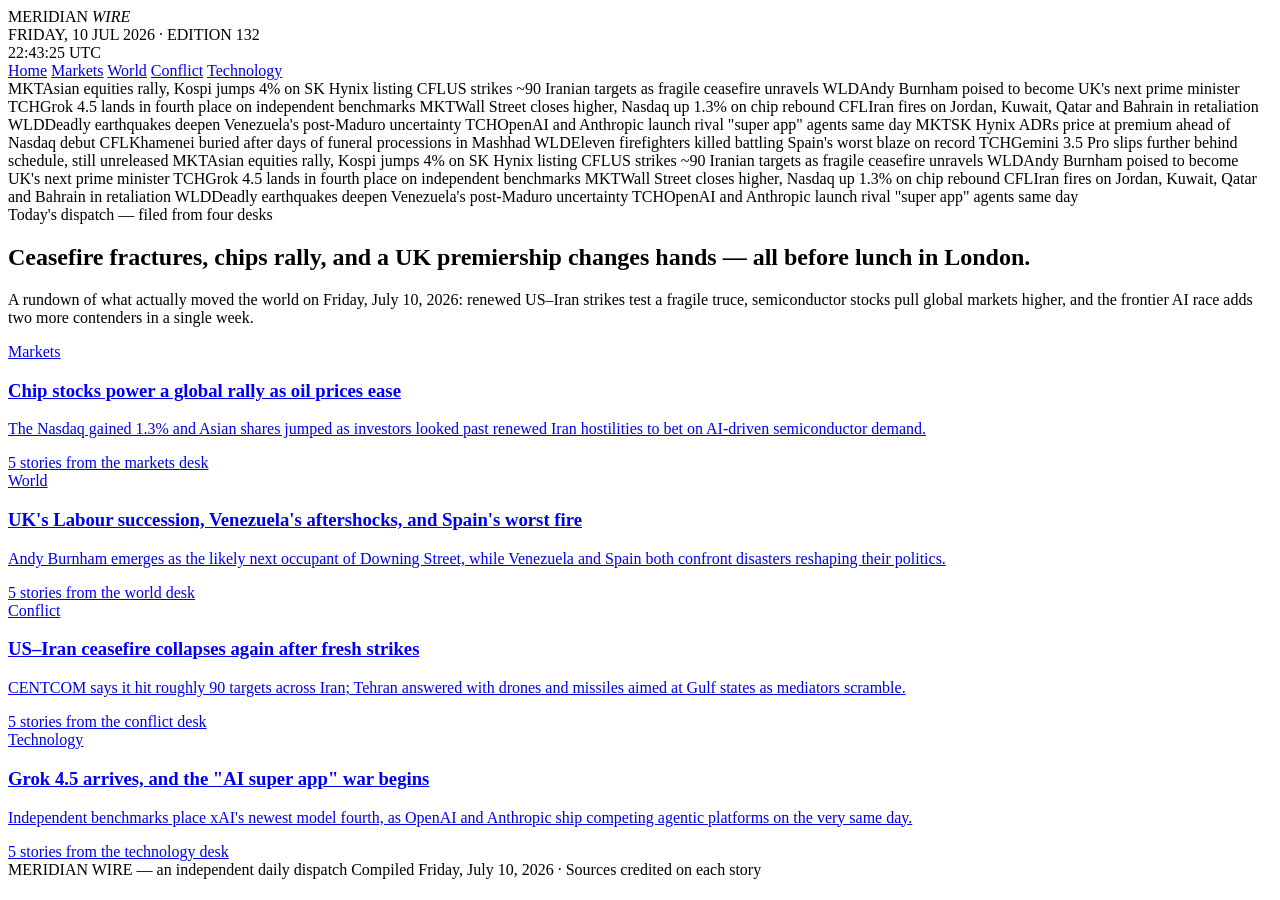
==== index.html @ 38e0ba9a "Rename Index.html to index.html" ====
<!DOCTYPE html>
<html lang="en">
<head>
<meta charset="UTF-8">
<meta name="viewport" content="width=device-width, initial-scale=1.0">
<title>Meridian Wire — Friday Dispatch</title>
<link rel="stylesheet" href="styles.css">
</head>
<body>

<header class="masthead">
  <div class="wrap masthead-row">
    <div class="brand">MERIDIAN <em>WIRE</em></div>
    <div class="masthead-meta">
      FRIDAY, 10 JUL 2026 · EDITION 132<br>
      <span class="clock" data-clock>--:--:-- UTC</span>
    </div>
  </div>
  <nav class="primary-nav wrap" style="padding-left:0; padding-right:0;">
    <a href="index.html" class="active">Home</a>
    <a href="markets.html">Markets</a>
    <a href="world.html">World</a>
    <a href="conflict.html">Conflict</a>
    <a href="technology.html">Technology</a>
  </nav>
</header>

<div class="ticker">
  <div class="ticker-track">
    <span class="ticker-item"><span class="tag">MKT</span>Asian equities rally, Kospi jumps 4% on SK Hynix listing</span>
    <span class="ticker-item"><span class="tag">CFL</span>US strikes ~90 Iranian targets as fragile ceasefire unravels</span>
    <span class="ticker-item"><span class="tag">WLD</span>Andy Burnham poised to become UK's next prime minister</span>
    <span class="ticker-item"><span class="tag">TCH</span>Grok 4.5 lands in fourth place on independent benchmarks</span>
    <span class="ticker-item"><span class="tag">MKT</span>Wall Street closes higher, Nasdaq up 1.3% on chip rebound</span>
    <span class="ticker-item"><span class="tag">CFL</span>Iran fires on Jordan, Kuwait, Qatar and Bahrain in retaliation</span>
    <span class="ticker-item"><span class="tag">WLD</span>Deadly earthquakes deepen Venezuela's post-Maduro uncertainty</span>
    <span class="ticker-item"><span class="tag">TCH</span>OpenAI and Anthropic launch rival "super app" agents same day</span>
    <span class="ticker-item"><span class="tag">MKT</span>SK Hynix ADRs price at premium ahead of Nasdaq debut</span>
    <span class="ticker-item"><span class="tag">CFL</span>Khamenei buried after days of funeral processions in Mashhad</span>
    <span class="ticker-item"><span class="tag">WLD</span>Eleven firefighters killed battling Spain's worst blaze on record</span>
    <span class="ticker-item"><span class="tag">TCH</span>Gemini 3.5 Pro slips further behind schedule, still unreleased</span>
    <!-- duplicate set for seamless loop -->
    <span class="ticker-item"><span class="tag">MKT</span>Asian equities rally, Kospi jumps 4% on SK Hynix listing</span>
    <span class="ticker-item"><span class="tag">CFL</span>US strikes ~90 Iranian targets as fragile ceasefire unravels</span>
    <span class="ticker-item"><span class="tag">WLD</span>Andy Burnham poised to become UK's next prime minister</span>
    <span class="ticker-item"><span class="tag">TCH</span>Grok 4.5 lands in fourth place on independent benchmarks</span>
    <span class="ticker-item"><span class="tag">MKT</span>Wall Street closes higher, Nasdaq up 1.3% on chip rebound</span>
    <span class="ticker-item"><span class="tag">CFL</span>Iran fires on Jordan, Kuwait, Qatar and Bahrain in retaliation</span>
    <span class="ticker-item"><span class="tag">WLD</span>Deadly earthquakes deepen Venezuela's post-Maduro uncertainty</span>
    <span class="ticker-item"><span class="tag">TCH</span>OpenAI and Anthropic launch rival "super app" agents same day</span>
  </div>
</div>

<main class="wrap">

  <section class="hero">
    <div class="hero-kicker">Today's dispatch — filed from four desks</div>
    <h1>Ceasefire fractures, chips rally, and a UK premiership changes hands — all before lunch in London.</h1>
    <p>A rundown of what actually moved the world on Friday, July 10, 2026: renewed US–Iran strikes test a fragile truce, semiconductor stocks pull global markets higher, and the frontier AI race adds two more contenders in a single week.</p>
  </section>

  <section class="section-grid">

    <a class="section-card" href="markets.html">
      <div class="cat-label c-markets"><span class="dot"></span>Markets</div>
      <h3>Chip stocks power a global rally as oil prices ease</h3>
      <p>The Nasdaq gained 1.3% and Asian shares jumped as investors looked past renewed Iran hostilities to bet on AI-driven semiconductor demand.</p>
      <span class="more-link c-markets">5 stories from the markets desk</span>
    </a>

    <a class="section-card" href="world.html">
      <div class="cat-label c-world"><span class="dot"></span>World</div>
      <h3>UK's Labour succession, Venezuela's aftershocks, and Spain's worst fire</h3>
      <p>Andy Burnham emerges as the likely next occupant of Downing Street, while Venezuela and Spain both confront disasters reshaping their politics.</p>
      <span class="more-link c-world">5 stories from the world desk</span>
    </a>

    <a class="section-card" href="conflict.html">
      <div class="cat-label c-conflict"><span class="dot"></span>Conflict</div>
      <h3>US–Iran ceasefire collapses again after fresh strikes</h3>
      <p>CENTCOM says it hit roughly 90 targets across Iran; Tehran answered with drones and missiles aimed at Gulf states as mediators scramble.</p>
      <span class="more-link c-conflict">5 stories from the conflict desk</span>
    </a>

    <a class="section-card" href="technology.html">
      <div class="cat-label c-tech"><span class="dot"></span>Technology</div>
      <h3>Grok 4.5 arrives, and the "AI super app" war begins</h3>
      <p>Independent benchmarks place xAI's newest model fourth, as OpenAI and Anthropic ship competing agentic platforms on the very same day.</p>
      <span class="more-link c-tech">5 stories from the technology desk</span>
    </a>

  </section>

</main>

<footer class="wrap">
  <div class="foot-row">
    <span>MERIDIAN WIRE — an independent daily dispatch</span>
    <span>Compiled Friday, July 10, 2026 · Sources credited on each story</span>
  </div>
</footer>

<script src="script.js"></script>
</body>
</html>
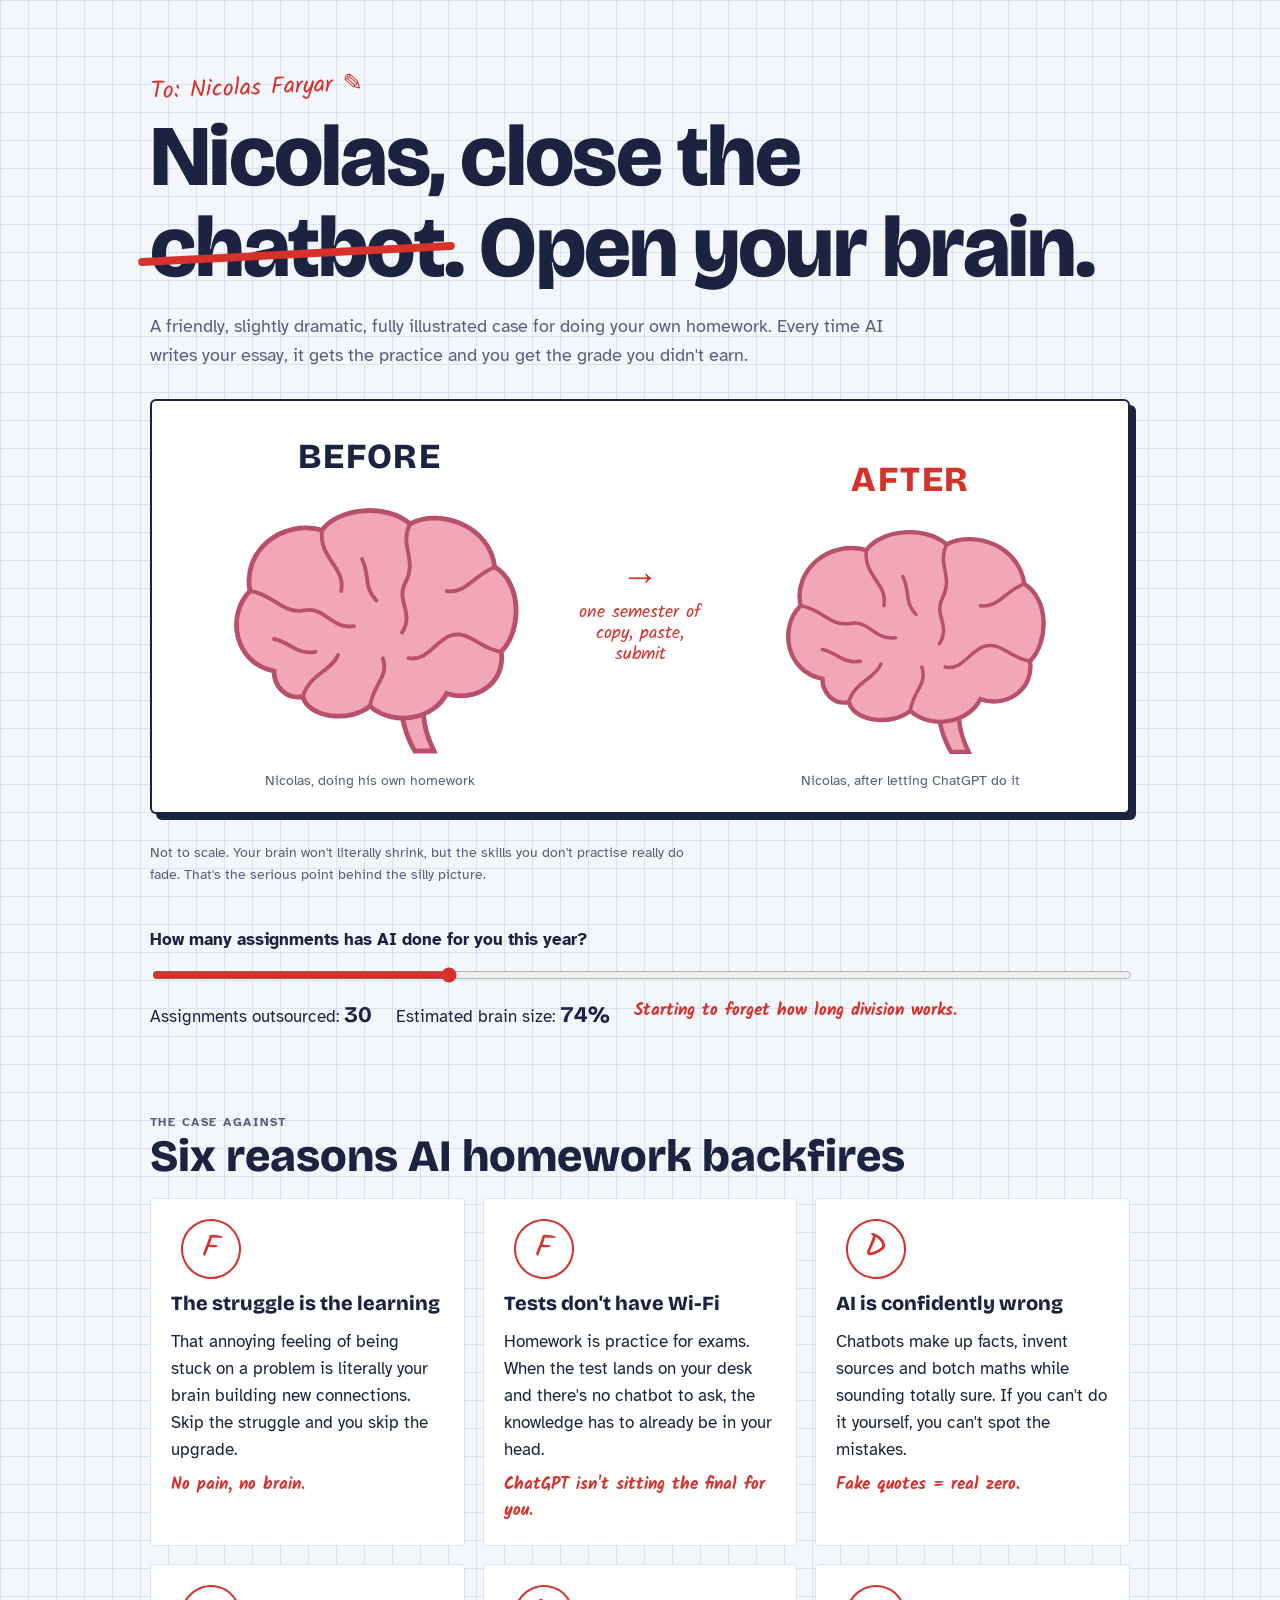
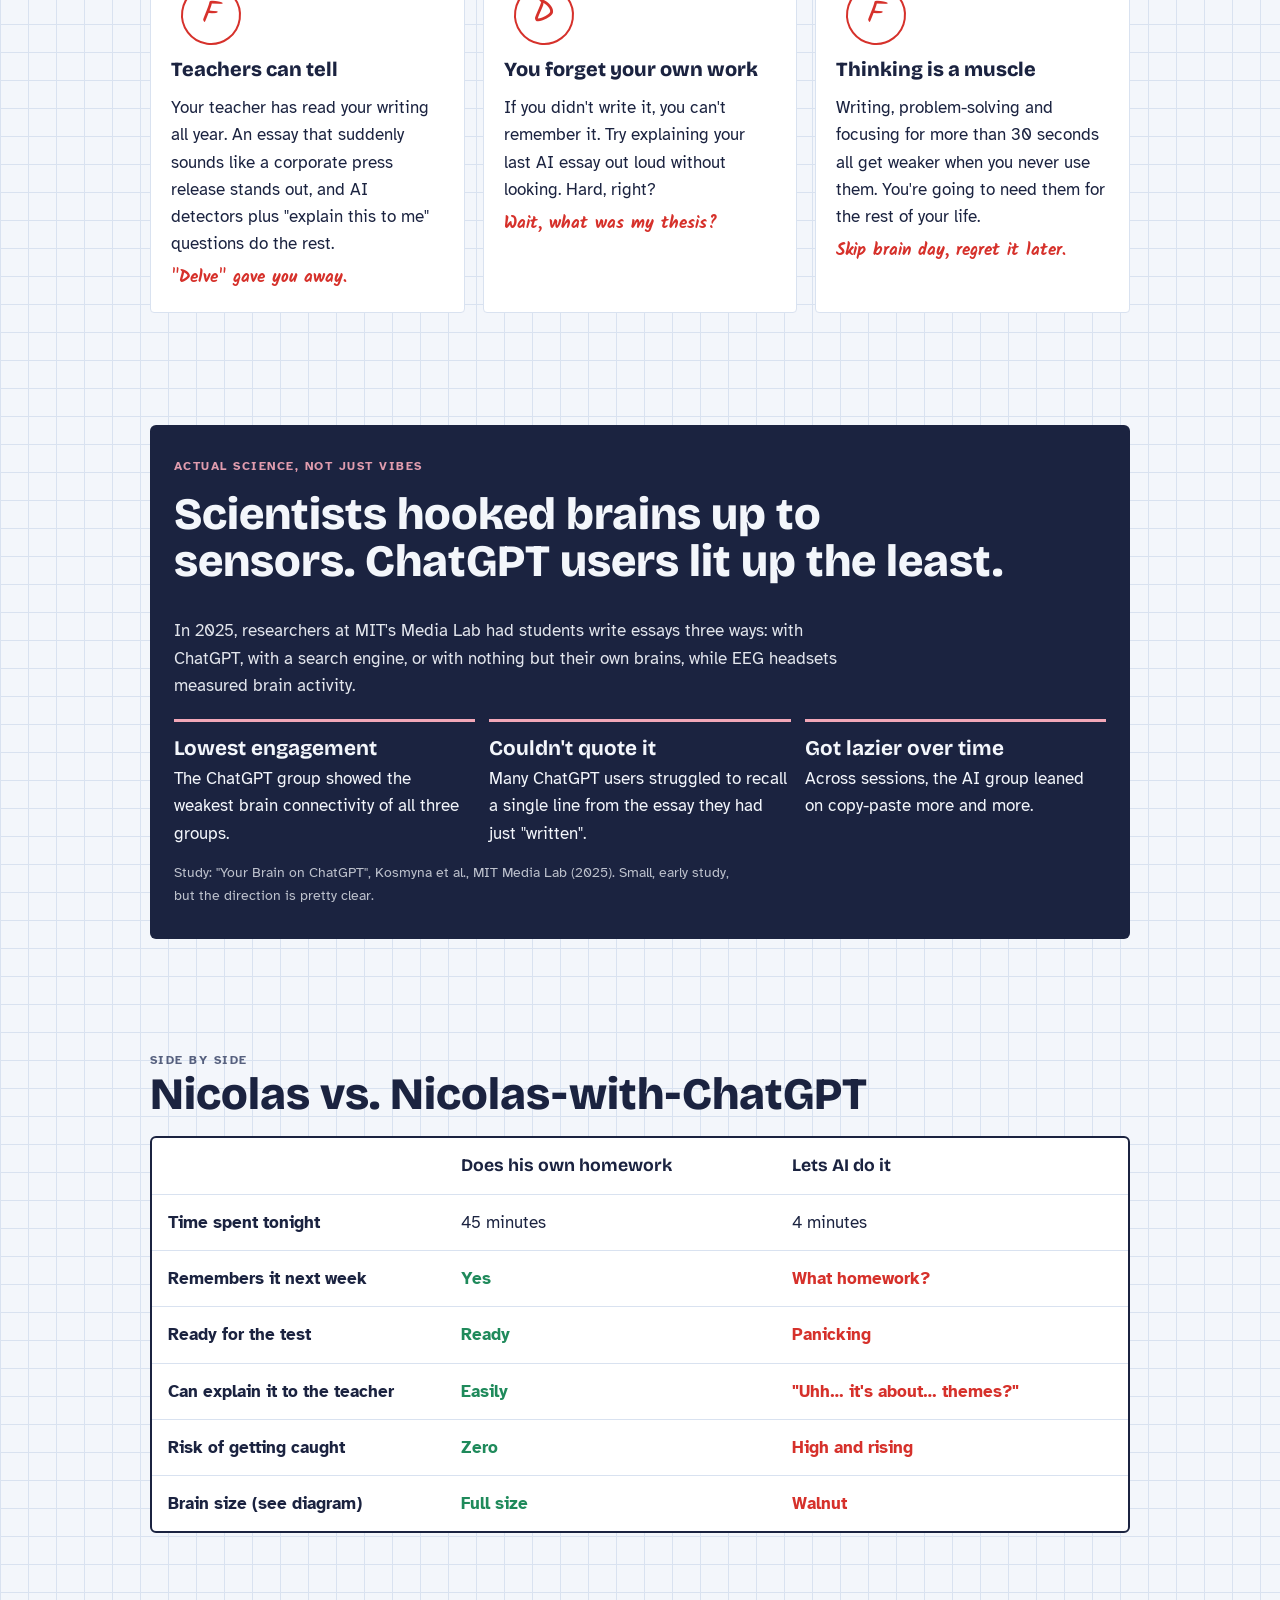
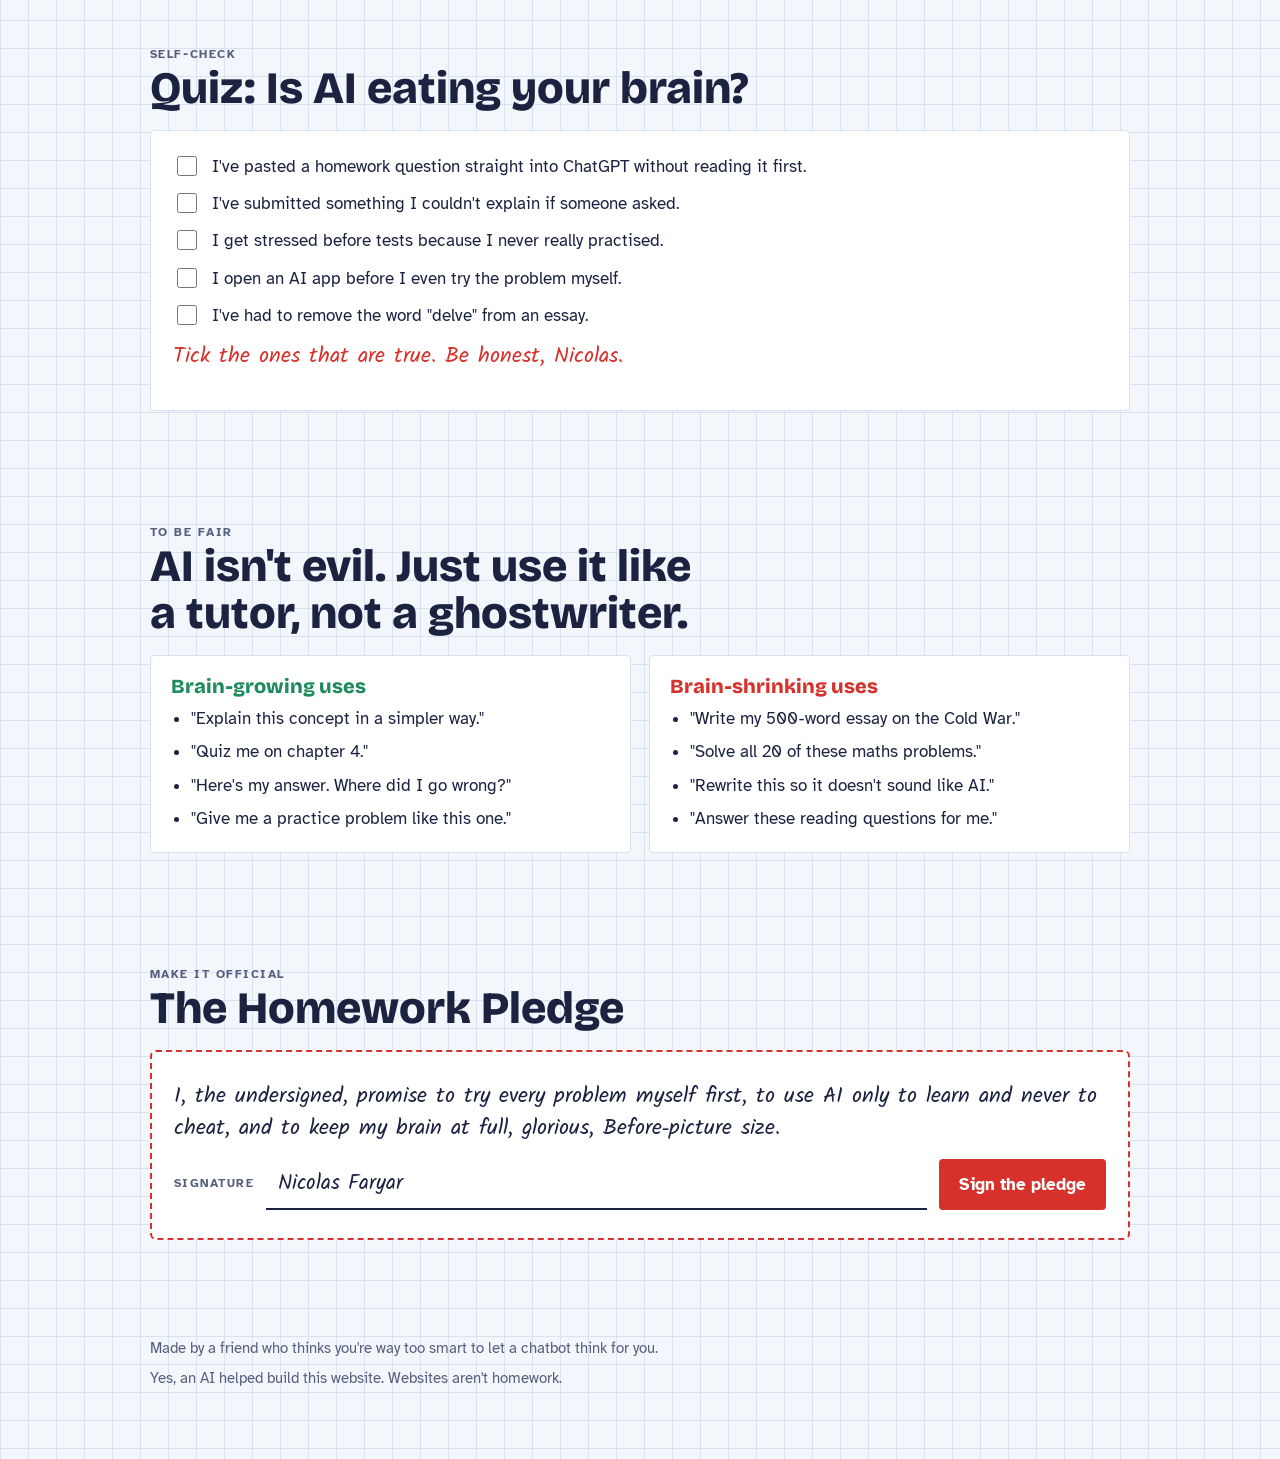
==== commit ef3de8b1: "Update index.html" ====
--- a/index.html
+++ b/index.html
@@ -1,105 +1,324 @@
-<!DOCTYPE html>
+<!doctype html>
 <html lang="en">
 <head>
-<meta charset="UTF-8">
-<meta name="viewport" content="width=device-width, initial-scale=1.0">
-<title>Meridian Wire — Friday Dispatch</title>
-<link rel="stylesheet" href="styles.css">
+<meta charset="utf-8">
+<meta name="viewport" content="width=device-width, initial-scale=1">
+<title>Dear Nicolas: Do Your Homework</title>
+<meta name="claude:viewport-fit-sides" content="cover">
+<link rel="preconnect" href="https://fonts.googleapis.com">
+<link rel="stylesheet" href="https://fonts.googleapis.com/css2?family=Bricolage+Grotesque:opsz,wght@12..96,500;12..96,800&family=Kalam:wght@400;700&family=Atkinson+Hyperlegible:wght@400;700&display=swap">
+<style>
+/* Layout: a graded homework sheet. Graph-paper ground, red-pen teacher notes in the margins, one big brain diagram up top. */
+:root{
+  --paper:#f3f6fb; --grid:#d9e2f0; --ink:#1b2340; --muted:#56607e;
+  --red:#d6312b; --brain:#f2a7b8; --brain-line:#b8506c; --card:#ffffff; --ok:#1f8a5b;
+  --display:"Bricolage Grotesque", "Arial Black", system-ui, sans-serif;
+  --body:"Atkinson Hyperlegible", system-ui, -apple-system, sans-serif;
+  --pen:"Kalam", "Comic Sans MS", cursive;
+}
+@media (prefers-color-scheme: dark){:root:not([data-theme="light"]){
+  --paper:#121829; --grid:#1f2942; --ink:#e8ecf7; --muted:#9aa4c2;
+  --red:#ff6b5e; --brain:#e98aa1; --brain-line:#ffd0db; --card:#1a2238; --ok:#4fd197; color-scheme:dark}}
+:root[data-theme="dark"]{
+  --paper:#121829; --grid:#1f2942; --ink:#e8ecf7; --muted:#9aa4c2;
+  --red:#ff6b5e; --brain:#e98aa1; --brain-line:#ffd0db; --card:#1a2238; --ok:#4fd197; color-scheme:dark}
+
+body{background:var(--paper);color:var(--ink);font-family:var(--body);font-size:17px;line-height:1.6;
+  background-image:linear-gradient(var(--grid) 1px,transparent 1px),linear-gradient(90deg,var(--grid) 1px,transparent 1px);
+  background-size:28px 28px;}
+.wrap{max-width:980px;margin:0 auto;padding-left:max(16px,env(safe-area-inset-left,0px));padding-right:max(16px,env(safe-area-inset-right,0px));}
+section{padding-block:56px}
+h1,h2,h3{font-family:var(--display);text-wrap:balance;line-height:1.05;margin:0}
+h1{font-size:clamp(2.6rem,8vw,5.4rem);font-weight:800;letter-spacing:-.02em}
+h2{font-size:clamp(1.8rem,4.5vw,2.8rem);font-weight:800;margin-bottom:18px}
+h3{font-size:1.25rem;font-weight:800;margin-bottom:6px}
+p{margin:0;max-width:62ch}
+.pen{font-family:var(--pen);color:var(--red);font-weight:700}
+.eyebrow{font-family:var(--body);font-weight:700;text-transform:uppercase;letter-spacing:.12em;font-size:.78rem;color:var(--muted)}
+
+/* hero */
+.hero{padding-block:48px 24px;display:grid;gap:18px}
+.to{font-family:var(--pen);font-size:1.5rem;color:var(--red);transform:rotate(-2deg);display:inline-block}
+.strike{position:relative;white-space:nowrap}
+.strike::after{content:"";position:absolute;left:-4%;right:-4%;top:52%;height:.09em;background:var(--red);transform:rotate(-3deg);border-radius:4px}
+.lede{font-size:1.15rem;color:var(--muted)}
+
+/* brains */
+.brains{display:grid;grid-template-columns:1fr auto 1fr;align-items:end;gap:12px;background:var(--card);border:2px solid var(--ink);border-radius:6px;padding:28px 20px 20px;margin-top:10px;box-shadow:6px 6px 0 var(--ink)}
+.brain-col{display:flex;flex-direction:column;align-items:center;gap:10px;min-width:0}
+.brain-label{font-family:var(--display);font-weight:800;font-size:clamp(1.4rem,4vw,2.2rem);letter-spacing:.04em;text-transform:uppercase}
+.brain-label.after{color:var(--red)}
+.brain-svg{width:100%;max-width:320px;height:auto;display:block}
+.brain-svg .lobe{fill:var(--brain);stroke:var(--brain-line);stroke-width:3}
+.brain-svg .fold{fill:none;stroke:var(--brain-line);stroke-width:2.4;stroke-linecap:round}
+.small-brain{width:34%;transition:width .5s cubic-bezier(.3,1.4,.5,1)}
+.arrow{font-family:var(--pen);color:var(--red);font-size:1.1rem;text-align:center;align-self:center;line-height:1.2}
+.arrow b{display:block;font-size:2.4rem}
+.cap{font-size:.9rem;color:var(--muted);text-align:center}
+.disclaimer{font-size:.85rem;color:var(--muted);margin-top:10px}
+
+/* slider */
+.shrinker{display:grid;gap:12px;margin-top:22px}
+.shrinker label{font-weight:700}
+input[type=range]{width:100%;accent-color:var(--red)}
+.readout{display:flex;flex-wrap:wrap;gap:8px 24px;font-variant-numeric:tabular-nums}
+.readout strong{font-family:var(--display);font-size:1.4rem}
+
+/* reasons */
+.reasons{display:grid;grid-template-columns:repeat(auto-fit,minmax(260px,1fr));gap:18px}
+.reason{background:var(--card);border:1.5px solid var(--grid);border-radius:4px;padding:20px;display:grid;gap:8px;align-content:start;min-width:0}
+.reason .pen{font-size:1.05rem}
+.grade{float:right;font-family:var(--pen);font-size:2rem;color:var(--red);border:2.5px solid var(--red);border-radius:50%;width:56px;height:56px;display:grid;place-items:center;transform:rotate(8deg);margin:0 0 6px 10px}
+
+/* research */
+.lab{background:var(--ink);color:var(--paper);border-radius:6px;padding:32px 24px;display:grid;gap:14px}
+.lab h2{color:var(--paper)}
+.lab p{color:var(--paper);opacity:.92}
+.lab .stats{display:grid;grid-template-columns:repeat(auto-fit,minmax(200px,1fr));gap:14px;margin-top:6px}
+.lab .stat{border-top:3px solid var(--brain);padding-top:10px}
+.lab .stat strong{font-family:var(--display);font-size:1.3rem;display:block}
+
+/* compare table */
+.tablebox{overflow-x:auto;background:var(--card);border:2px solid var(--ink);border-radius:6px}
+table{border-collapse:collapse;width:100%;min-width:520px}
+th,td{text-align:left;padding:14px 16px;border-bottom:1px solid var(--grid);vertical-align:top}
+th{font-family:var(--display);font-size:1.1rem}
+td:first-child{font-weight:700;width:30%}
+tr:last-child td{border-bottom:0}
+.yes{color:var(--ok);font-weight:700}.no{color:var(--red);font-weight:700}
+
+/* quiz */
+.quiz{display:grid;gap:10px;background:var(--card);border:1.5px solid var(--grid);border-radius:4px;padding:22px}
+.quiz label{display:flex;gap:12px;align-items:flex-start;cursor:pointer}
+.quiz input{width:20px;height:20px;margin-top:3px;accent-color:var(--red);flex:none}
+.verdict{font-family:var(--pen);font-size:1.4rem;color:var(--red);min-height:2.2em}
+
+/* smart way */
+.smart{display:grid;grid-template-columns:repeat(auto-fit,minmax(280px,1fr));gap:18px}
+.smart ul{margin:8px 0 0;padding-left:1.2em;display:grid;gap:6px}
+.list{background:var(--card);border-radius:4px;padding:20px;border:1.5px solid var(--grid)}
+.list.good h3{color:var(--ok)} .list.bad h3{color:var(--red)}
+
+/* pledge */
+.pledge{background:var(--card);border:2px dashed var(--red);border-radius:6px;padding:28px 22px;display:grid;gap:14px;position:relative;overflow:hidden}
+.pledge blockquote{margin:0;font-family:var(--pen);font-size:1.35rem;line-height:1.5}
+.sign-row{display:flex;flex-wrap:wrap;gap:12px;align-items:center}
+.sign-row input{font:inherit;font-family:var(--pen);font-size:1.3rem;padding:8px 12px;border:0;border-bottom:2px solid var(--ink);background:transparent;color:var(--ink);min-width:0;flex:1 1 220px}
+button{font:inherit;font-weight:700;background:var(--red);color:#fff;border:0;border-radius:4px;padding:12px 20px;cursor:pointer}
+button:focus-visible,input:focus-visible{outline:3px solid var(--ink);outline-offset:3px}
+.stamp{position:absolute;right:18px;top:18px;font-family:var(--display);font-weight:800;color:var(--ok);border:4px solid var(--ok);padding:6px 12px;border-radius:6px;transform:rotate(-12deg);font-size:1.3rem;letter-spacing:.06em;text-transform:uppercase;background:var(--card)}
+.stamp.pop{animation:pop .4s ease-out}
+@keyframes pop{from{transform:rotate(-12deg) scale(2.2);opacity:0}to{transform:rotate(-12deg) scale(1);opacity:1}}
+
+footer{padding-block:40px 60px;color:var(--muted);font-size:.95rem;display:grid;gap:6px}
+
+@media (max-width:560px){
+  .brains{grid-template-columns:1fr 1fr;padding:20px 12px}
+  .arrow{display:none}
+  .stamp{position:static;justify-self:start}
+}
+@media (prefers-reduced-motion:reduce){*{animation:none!important;transition:none!important}}
+</style>
 </head>
 <body>
 
-<header class="masthead">
-  <div class="wrap masthead-row">
-    <div class="brand">MERIDIAN <em>WIRE</em></div>
-    <div class="masthead-meta">
-      FRIDAY, 10 JUL 2026 · EDITION 132<br>
-      <span class="clock" data-clock>--:--:-- UTC</span>
-    </div>
-  </div>
-  <nav class="primary-nav wrap" style="padding-left:0; padding-right:0;">
-    <a href="index.html" class="active">Home</a>
-    <a href="markets.html">Markets</a>
-    <a href="world.html">World</a>
-    <a href="conflict.html">Conflict</a>
-    <a href="technology.html">Technology</a>
-  </nav>
-</header>
-
-<div class="ticker">
-  <div class="ticker-track">
-    <span class="ticker-item"><span class="tag">MKT</span>Asian equities rally, Kospi jumps 4% on SK Hynix listing</span>
-    <span class="ticker-item"><span class="tag">CFL</span>US strikes ~90 Iranian targets as fragile ceasefire unravels</span>
-    <span class="ticker-item"><span class="tag">WLD</span>Andy Burnham poised to become UK's next prime minister</span>
-    <span class="ticker-item"><span class="tag">TCH</span>Grok 4.5 lands in fourth place on independent benchmarks</span>
-    <span class="ticker-item"><span class="tag">MKT</span>Wall Street closes higher, Nasdaq up 1.3% on chip rebound</span>
-    <span class="ticker-item"><span class="tag">CFL</span>Iran fires on Jordan, Kuwait, Qatar and Bahrain in retaliation</span>
-    <span class="ticker-item"><span class="tag">WLD</span>Deadly earthquakes deepen Venezuela's post-Maduro uncertainty</span>
-    <span class="ticker-item"><span class="tag">TCH</span>OpenAI and Anthropic launch rival "super app" agents same day</span>
-    <span class="ticker-item"><span class="tag">MKT</span>SK Hynix ADRs price at premium ahead of Nasdaq debut</span>
-    <span class="ticker-item"><span class="tag">CFL</span>Khamenei buried after days of funeral processions in Mashhad</span>
-    <span class="ticker-item"><span class="tag">WLD</span>Eleven firefighters killed battling Spain's worst blaze on record</span>
-    <span class="ticker-item"><span class="tag">TCH</span>Gemini 3.5 Pro slips further behind schedule, still unreleased</span>
-    <!-- duplicate set for seamless loop -->
-    <span class="ticker-item"><span class="tag">MKT</span>Asian equities rally, Kospi jumps 4% on SK Hynix listing</span>
-    <span class="ticker-item"><span class="tag">CFL</span>US strikes ~90 Iranian targets as fragile ceasefire unravels</span>
-    <span class="ticker-item"><span class="tag">WLD</span>Andy Burnham poised to become UK's next prime minister</span>
-    <span class="ticker-item"><span class="tag">TCH</span>Grok 4.5 lands in fourth place on independent benchmarks</span>
-    <span class="ticker-item"><span class="tag">MKT</span>Wall Street closes higher, Nasdaq up 1.3% on chip rebound</span>
-    <span class="ticker-item"><span class="tag">CFL</span>Iran fires on Jordan, Kuwait, Qatar and Bahrain in retaliation</span>
-    <span class="ticker-item"><span class="tag">WLD</span>Deadly earthquakes deepen Venezuela's post-Maduro uncertainty</span>
-    <span class="ticker-item"><span class="tag">TCH</span>OpenAI and Anthropic launch rival "super app" agents same day</span>
-  </div>
+<svg width="0" height="0" style="position:absolute" aria-hidden="true">
+  <defs>
+    <symbol id="brain" viewBox="0 0 200 165">
+      <path style="fill:var(--brain);stroke:var(--brain-line);stroke-width:3" d="M118 126 C120 140 122 150 128 160 L140 160 C134 148 132 136 134 124 Z"/>
+      <path style="fill:var(--brain);stroke:var(--brain-line);stroke-width:3" d="M40 110 C15 105 10 75 25 60 C20 35 45 15 70 22 C80 8 110 5 125 18 C145 8 175 20 178 45 C195 55 195 85 182 98 C185 118 165 130 148 124 C140 140 115 145 100 132 C88 142 62 140 58 126 C48 128 40 120 40 110 Z"/>
+      <path style="fill:none;stroke:var(--brain-line);stroke-width:2.4;stroke-linecap:round" d="M70 22 C68 40 85 45 82 60"/>
+      <path style="fill:none;stroke:var(--brain-line);stroke-width:2.4;stroke-linecap:round" d="M125 18 C118 32 130 40 122 55 C116 66 128 74 120 86"/>
+      <path style="fill:none;stroke:var(--brain-line);stroke-width:2.4;stroke-linecap:round" d="M25 60 C40 62 45 75 60 72 C72 70 76 84 90 82"/>
+      <path style="fill:none;stroke:var(--brain-line);stroke-width:2.4;stroke-linecap:round" d="M178 45 C165 50 160 62 148 60"/>
+      <path style="fill:none;stroke:var(--brain-line);stroke-width:2.4;stroke-linecap:round" d="M182 98 C168 96 162 84 150 88 C140 92 136 104 124 102"/>
+      <path style="fill:none;stroke:var(--brain-line);stroke-width:2.4;stroke-linecap:round" d="M58 126 C62 112 76 110 80 100"/>
+      <path style="fill:none;stroke:var(--brain-line);stroke-width:2.4;stroke-linecap:round" d="M100 132 C102 118 112 114 108 102"/>
+      <path style="fill:none;stroke:var(--brain-line);stroke-width:2.4;stroke-linecap:round" d="M95 40 C100 50 96 58 104 66"/>
+      <path style="fill:none;stroke:var(--brain-line);stroke-width:2.4;stroke-linecap:round" d="M40 90 C50 92 54 100 66 98"/>
+    </symbol>
+  </defs>
+</svg>
+
+<div class="wrap">
+
+  <header class="hero">
+    <span class="to">To: Nicolas Faryar ✎</span>
+    <h1>Nicolas, close the <span class="strike">chatbot</span>. Open your brain.</h1>
+    <p class="lede">A friendly, slightly dramatic, fully illustrated case for doing your own homework. Every time AI writes your essay, it gets the practice and you get the grade you didn't earn.</p>
+
+    <div class="brains" role="img" aria-label="Diagram: a normal size brain labeled Before, and a much smaller brain labeled After">
+      <div class="brain-col">
+        <div class="brain-label">Before</div>
+        <svg class="brain-svg" viewBox="0 0 200 165"><use href="#brain"/></svg>
+        <div class="cap">Nicolas, doing his own homework</div>
+      </div>
+      <div class="arrow"><b>→</b>one semester of<br>copy, paste,<br>submit</div>
+      <div class="brain-col">
+        <div class="brain-label after">After</div>
+        <svg class="brain-svg small-brain" id="smallBrain" viewBox="0 0 200 165"><use href="#brain"/></svg>
+        <div class="cap">Nicolas, after letting ChatGPT do it</div>
+      </div>
+    </div>
+    <p class="disclaimer">Not to scale. Your brain won't literally shrink, but the skills you don't practise really do fade. That's the serious point behind the silly picture.</p>
+
+    <div class="shrinker">
+      <label for="hw">How many assignments has AI done for you this year?</label>
+      <input type="range" id="hw" min="0" max="100" value="30">
+      <div class="readout">
+        <span>Assignments outsourced: <strong id="hwN">30</strong></span>
+        <span>Estimated brain size: <strong id="pct">58%</strong></span>
+        <span class="pen" id="note">Starting to forget how long division works.</span>
+      </div>
+    </div>
+  </header>
+
+  <section>
+    <p class="eyebrow">The case against</p>
+    <h2>Six reasons AI homework backfires</h2>
+    <div class="reasons">
+      <article class="reason"><span class="grade">F</span>
+        <h3>The struggle is the learning</h3>
+        <p>That annoying feeling of being stuck on a problem is literally your brain building new connections. Skip the struggle and you skip the upgrade.</p>
+        <span class="pen">No pain, no brain.</span></article>
+      <article class="reason"><span class="grade">F</span>
+        <h3>Tests don't have Wi‑Fi</h3>
+        <p>Homework is practice for exams. When the test lands on your desk and there's no chatbot to ask, the knowledge has to already be in your head.</p>
+        <span class="pen">ChatGPT isn't sitting the final for you.</span></article>
+      <article class="reason"><span class="grade">D</span>
+        <h3>AI is confidently wrong</h3>
+        <p>Chatbots make up facts, invent sources and botch maths while sounding totally sure. If you can't do it yourself, you can't spot the mistakes.</p>
+        <span class="pen">Fake quotes = real zero.</span></article>
+      <article class="reason"><span class="grade">F</span>
+        <h3>Teachers can tell</h3>
+        <p>Your teacher has read your writing all year. An essay that suddenly sounds like a corporate press release stands out, and AI detectors plus "explain this to me" questions do the rest.</p>
+        <span class="pen">"Delve" gave you away.</span></article>
+      <article class="reason"><span class="grade">D</span>
+        <h3>You forget your own work</h3>
+        <p>If you didn't write it, you can't remember it. Try explaining your last AI essay out loud without looking. Hard, right?</p>
+        <span class="pen">Wait, what was my thesis?</span></article>
+      <article class="reason"><span class="grade">F</span>
+        <h3>Thinking is a muscle</h3>
+        <p>Writing, problem-solving and focusing for more than 30 seconds all get weaker when you never use them. You're going to need them for the rest of your life.</p>
+        <span class="pen">Skip brain day, regret it later.</span></article>
+    </div>
+  </section>
+
+  <section>
+    <div class="lab">
+      <p class="eyebrow" style="color:var(--brain)">Actual science, not just vibes</p>
+      <h2>Scientists hooked brains up to sensors. ChatGPT users lit up the least.</h2>
+      <p>In 2025, researchers at MIT's Media Lab had students write essays three ways: with ChatGPT, with a search engine, or with nothing but their own brains, while EEG headsets measured brain activity.</p>
+      <div class="stats">
+        <div class="stat"><strong>Lowest engagement</strong>The ChatGPT group showed the weakest brain connectivity of all three groups.</div>
+        <div class="stat"><strong>Couldn't quote it</strong>Many ChatGPT users struggled to recall a single line from the essay they had just "written".</div>
+        <div class="stat"><strong>Got lazier over time</strong>Across sessions, the AI group leaned on copy-paste more and more.</div>
+      </div>
+      <p style="font-size:.9rem;opacity:.75">Study: "Your Brain on ChatGPT", Kosmyna et al., MIT Media Lab (2025). Small, early study, but the direction is pretty clear.</p>
+    </div>
+  </section>
+
+  <section>
+    <p class="eyebrow">Side by side</p>
+    <h2>Nicolas vs. Nicolas‑with‑ChatGPT</h2>
+    <div class="tablebox">
+      <table>
+        <thead><tr><th></th><th>Does his own homework</th><th>Lets AI do it</th></tr></thead>
+        <tbody>
+          <tr><td>Time spent tonight</td><td>45 minutes</td><td>4 minutes</td></tr>
+          <tr><td>Remembers it next week</td><td class="yes">Yes</td><td class="no">What homework?</td></tr>
+          <tr><td>Ready for the test</td><td class="yes">Ready</td><td class="no">Panicking</td></tr>
+          <tr><td>Can explain it to the teacher</td><td class="yes">Easily</td><td class="no">"Uhh… it's about… themes?"</td></tr>
+          <tr><td>Risk of getting caught</td><td class="yes">Zero</td><td class="no">High and rising</td></tr>
+          <tr><td>Brain size (see diagram)</td><td class="yes">Full size</td><td class="no">Walnut</td></tr>
+        </tbody>
+      </table>
+    </div>
+  </section>
+
+  <section>
+    <p class="eyebrow">Self‑check</p>
+    <h2>Quiz: Is AI eating your brain?</h2>
+    <form class="quiz" id="quiz">
+      <label><input type="checkbox" id="q1"> I've pasted a homework question straight into ChatGPT without reading it first.</label>
+      <label><input type="checkbox" id="q2"> I've submitted something I couldn't explain if someone asked.</label>
+      <label><input type="checkbox" id="q3"> I get stressed before tests because I never really practised.</label>
+      <label><input type="checkbox" id="q4"> I open an AI app before I even try the problem myself.</label>
+      <label><input type="checkbox" id="q5"> I've had to remove the word "delve" from an essay.</label>
+      <div class="verdict" id="verdict" aria-live="polite">Tick the ones that are true. Be honest, Nicolas.</div>
+    </form>
+  </section>
+
+  <section>
+    <p class="eyebrow">To be fair</p>
+    <h2>AI isn't evil. Just use it like a tutor, not a ghostwriter.</h2>
+    <div class="smart">
+      <div class="list good"><h3>Brain‑growing uses</h3>
+        <ul>
+          <li>"Explain this concept in a simpler way."</li>
+          <li>"Quiz me on chapter 4."</li>
+          <li>"Here's my answer. Where did I go wrong?"</li>
+          <li>"Give me a practice problem like this one."</li>
+        </ul></div>
+      <div class="list bad"><h3>Brain‑shrinking uses</h3>
+        <ul>
+          <li>"Write my 500‑word essay on the Cold War."</li>
+          <li>"Solve all 20 of these maths problems."</li>
+          <li>"Rewrite this so it doesn't sound like AI."</li>
+          <li>"Answer these reading questions for me."</li>
+        </ul></div>
+    </div>
+  </section>
+
+  <section>
+    <p class="eyebrow">Make it official</p>
+    <h2>The Homework Pledge</h2>
+    <form class="pledge" id="pledge">
+      <blockquote>I, the undersigned, promise to try every problem myself first, to use AI only to learn and never to cheat, and to keep my brain at full, glorious, Before‑picture size.</blockquote>
+      <div class="sign-row">
+        <label for="sig" class="eyebrow">Signature</label>
+        <input id="sig" value="Nicolas Faryar" autocomplete="off">
+        <button type="submit">Sign the pledge</button>
+      </div>
+      <div class="stamp" id="stamp" hidden>Brain saved</div>
+      <p class="pen" id="thanks" hidden></p>
+    </form>
+  </section>
+
+  <footer>
+    <p>Made by a friend who thinks you're way too smart to let a chatbot think for you.</p>
+    <p>Yes, an AI helped build this website. Websites aren't homework.</p>
+  </footer>
 </div>
 
-<main class="wrap">
-
-  <section class="hero">
-    <div class="hero-kicker">Today's dispatch — filed from four desks</div>
-    <h1>Ceasefire fractures, chips rally, and a UK premiership changes hands — all before lunch in London.</h1>
-    <p>A rundown of what actually moved the world on Friday, July 10, 2026: renewed US–Iran strikes test a fragile truce, semiconductor stocks pull global markets higher, and the frontier AI race adds two more contenders in a single week.</p>
-  </section>
-
-  <section class="section-grid">
-
-    <a class="section-card" href="markets.html">
-      <div class="cat-label c-markets"><span class="dot"></span>Markets</div>
-      <h3>Chip stocks power a global rally as oil prices ease</h3>
-      <p>The Nasdaq gained 1.3% and Asian shares jumped as investors looked past renewed Iran hostilities to bet on AI-driven semiconductor demand.</p>
-      <span class="more-link c-markets">5 stories from the markets desk</span>
-    </a>
-
-    <a class="section-card" href="world.html">
-      <div class="cat-label c-world"><span class="dot"></span>World</div>
-      <h3>UK's Labour succession, Venezuela's aftershocks, and Spain's worst fire</h3>
-      <p>Andy Burnham emerges as the likely next occupant of Downing Street, while Venezuela and Spain both confront disasters reshaping their politics.</p>
-      <span class="more-link c-world">5 stories from the world desk</span>
-    </a>
-
-    <a class="section-card" href="conflict.html">
-      <div class="cat-label c-conflict"><span class="dot"></span>Conflict</div>
-      <h3>US–Iran ceasefire collapses again after fresh strikes</h3>
-      <p>CENTCOM says it hit roughly 90 targets across Iran; Tehran answered with drones and missiles aimed at Gulf states as mediators scramble.</p>
-      <span class="more-link c-conflict">5 stories from the conflict desk</span>
-    </a>
-
-    <a class="section-card" href="technology.html">
-      <div class="cat-label c-tech"><span class="dot"></span>Technology</div>
-      <h3>Grok 4.5 arrives, and the "AI super app" war begins</h3>
-      <p>Independent benchmarks place xAI's newest model fourth, as OpenAI and Anthropic ship competing agentic platforms on the very same day.</p>
-      <span class="more-link c-tech">5 stories from the technology desk</span>
-    </a>
-
-  </section>
-
-</main>
-
-<footer class="wrap">
-  <div class="foot-row">
-    <span>MERIDIAN WIRE — an independent daily dispatch</span>
-    <span>Compiled Friday, July 10, 2026 · Sources credited on each story</span>
-  </div>
-</footer>
-
-<script src="script.js"></script>
+<script>
+(function(){
+  const hw=document.getElementById('hw'), brain=document.getElementById('smallBrain');
+  const n=document.getElementById('hwN'), pct=document.getElementById('pct'), note=document.getElementById('note');
+  const notes=[[0,"Perfect. Full-size, fully operational brain."],[10,"A little rusty, still fixable."],[25,"Starting to forget how long division works."],[45,"Can't remember what a verb is."],[65,"Asks ChatGPT what to eat for lunch."],[85,"Brain now fits inside a pistachio shell."],[100,"Brain has left the chat."]];
+  function upd(){
+    const v=+hw.value, size=Math.round(100-v*0.88);
+    n.textContent=v; pct.textContent=size+'%';
+    brain.style.width=Math.max(10,size)+'%';
+    let t=notes[0][1]; for(const [k,s] of notes){ if(v>=k) t=s; } note.textContent=t;
+  }
+  hw.addEventListener('input',upd); upd();
+
+  const verdict=document.getElementById('verdict');
+  const lines=["Tick the ones that are true. Be honest, Nicolas.","1 out of 5. Mostly fine, keep an eye on it.","2 out of 5. The brain is starting to shrink.","3 out of 5. Danger zone. Close the tab.","4 out of 5. Your brain is filing a complaint.","5 out of 5. Walnut status confirmed. Read this page again."];
+  document.getElementById('quiz').addEventListener('change',e=>{
+    const c=document.querySelectorAll('#quiz input:checked').length; verdict.textContent=lines[c];
+  });
+
+  document.getElementById('pledge').addEventListener('submit',e=>{
+    e.preventDefault();
+    const name=document.getElementById('sig').value.trim()||'Nicolas Faryar';
+    const st=document.getElementById('stamp'), th=document.getElementById('thanks');
+    st.hidden=false; st.classList.remove('pop'); void st.offsetWidth; st.classList.add('pop');
+    th.hidden=false; th.textContent="Signed by "+name+". Your Before brain thanks you.";
+    hw.value=0; upd();
+  });
+})();
+</script>
 </body>
 </html>
